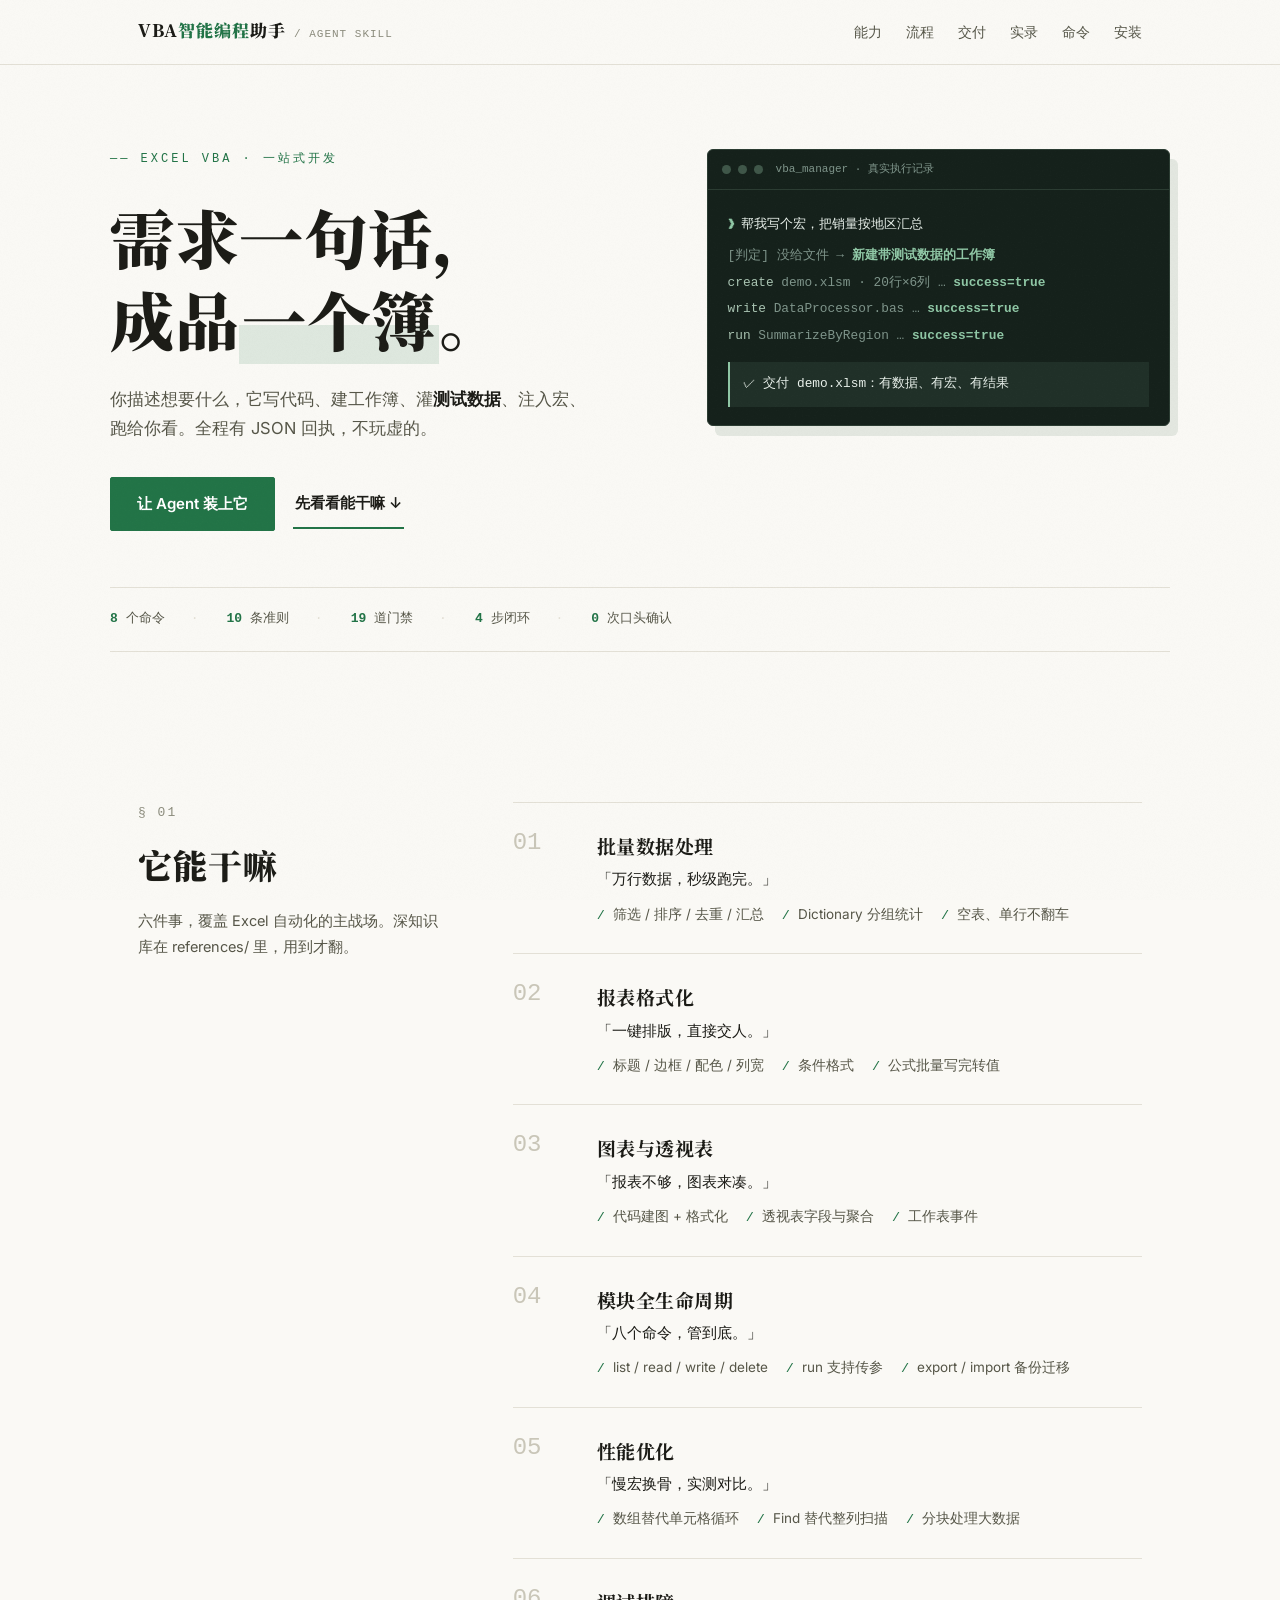
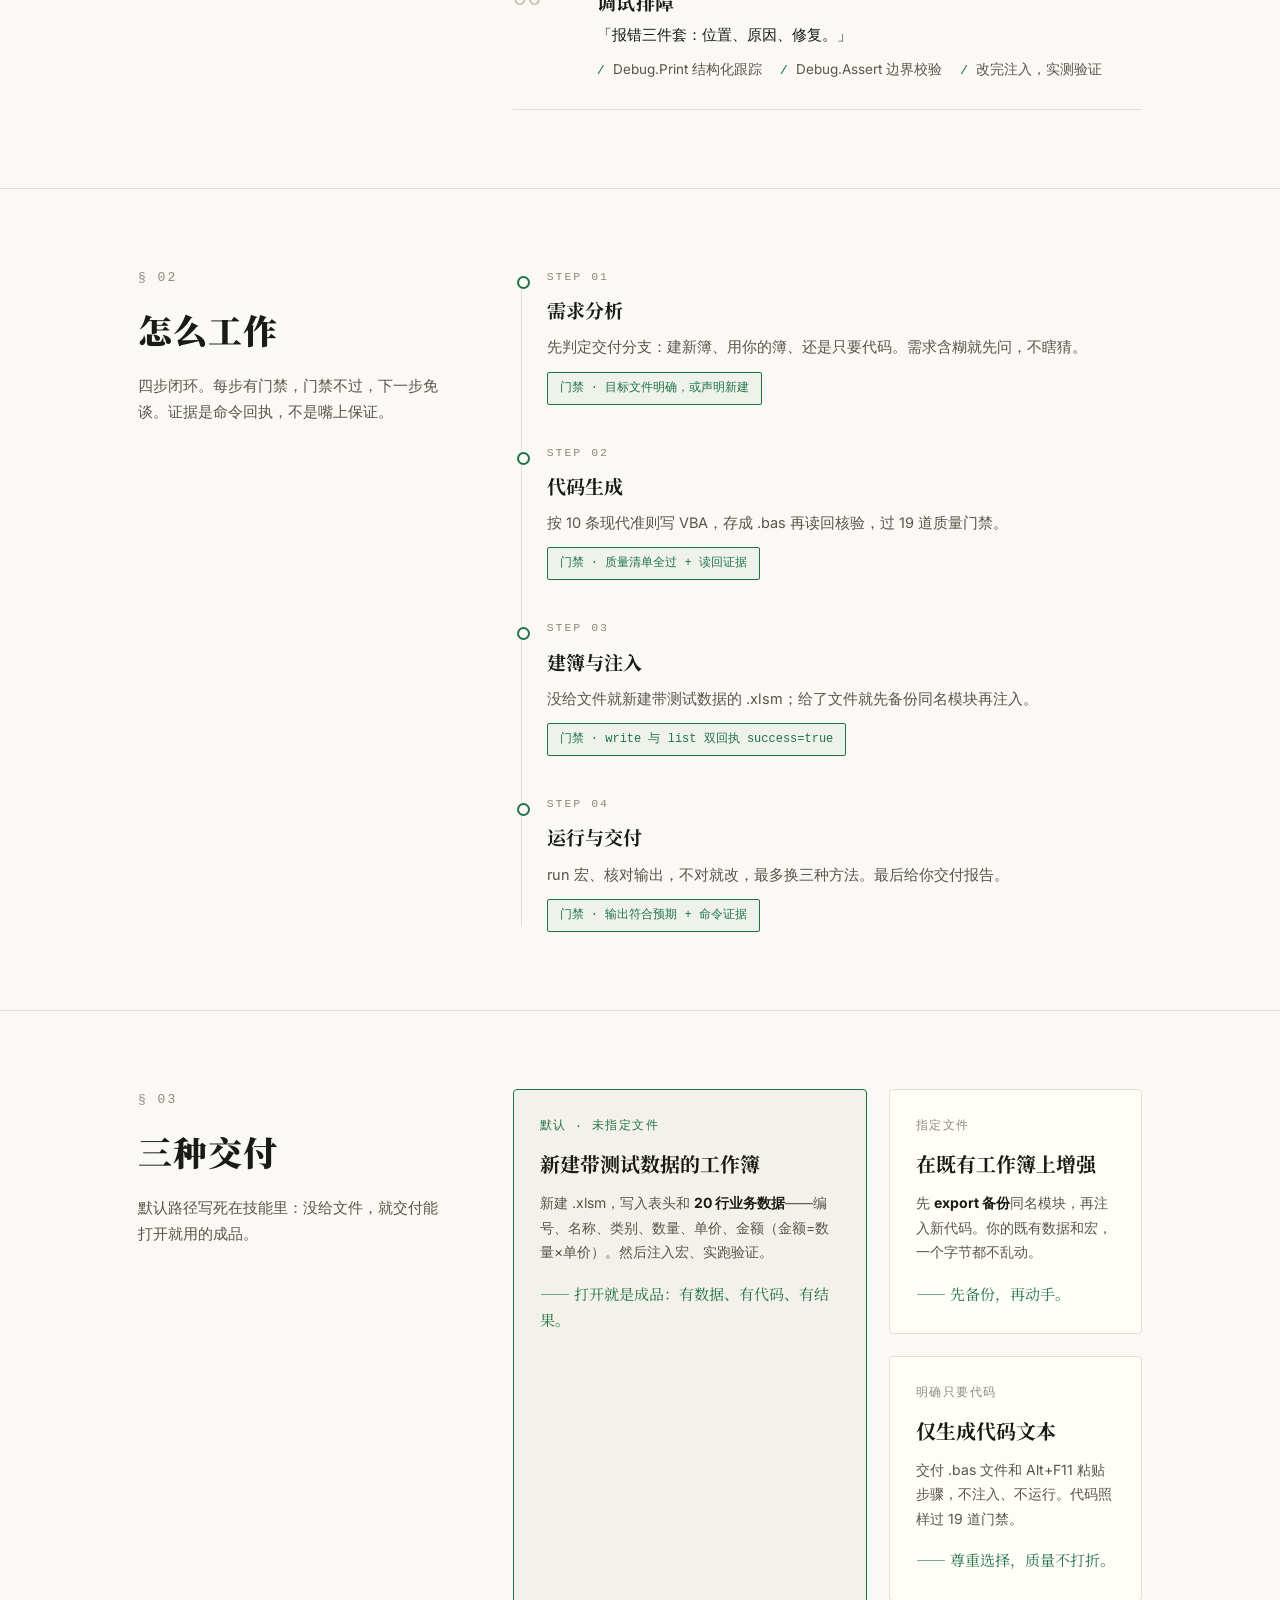
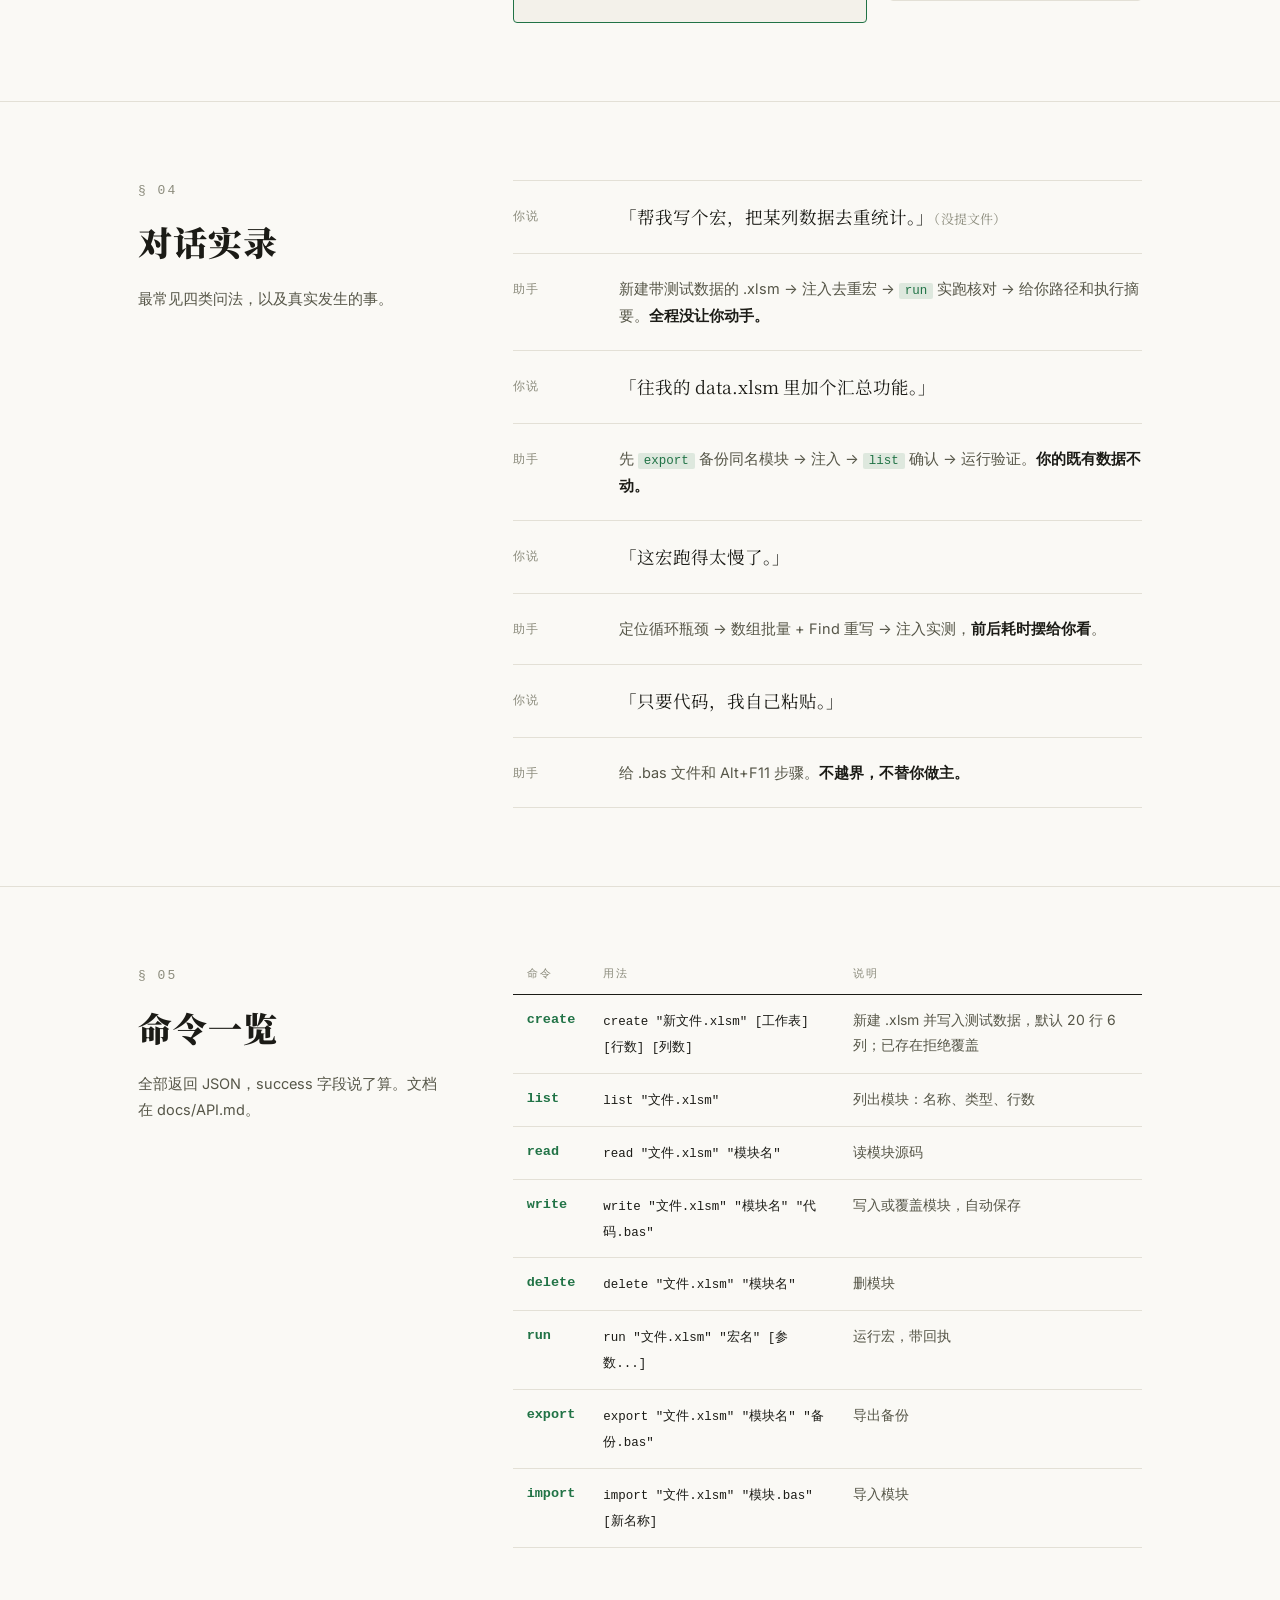
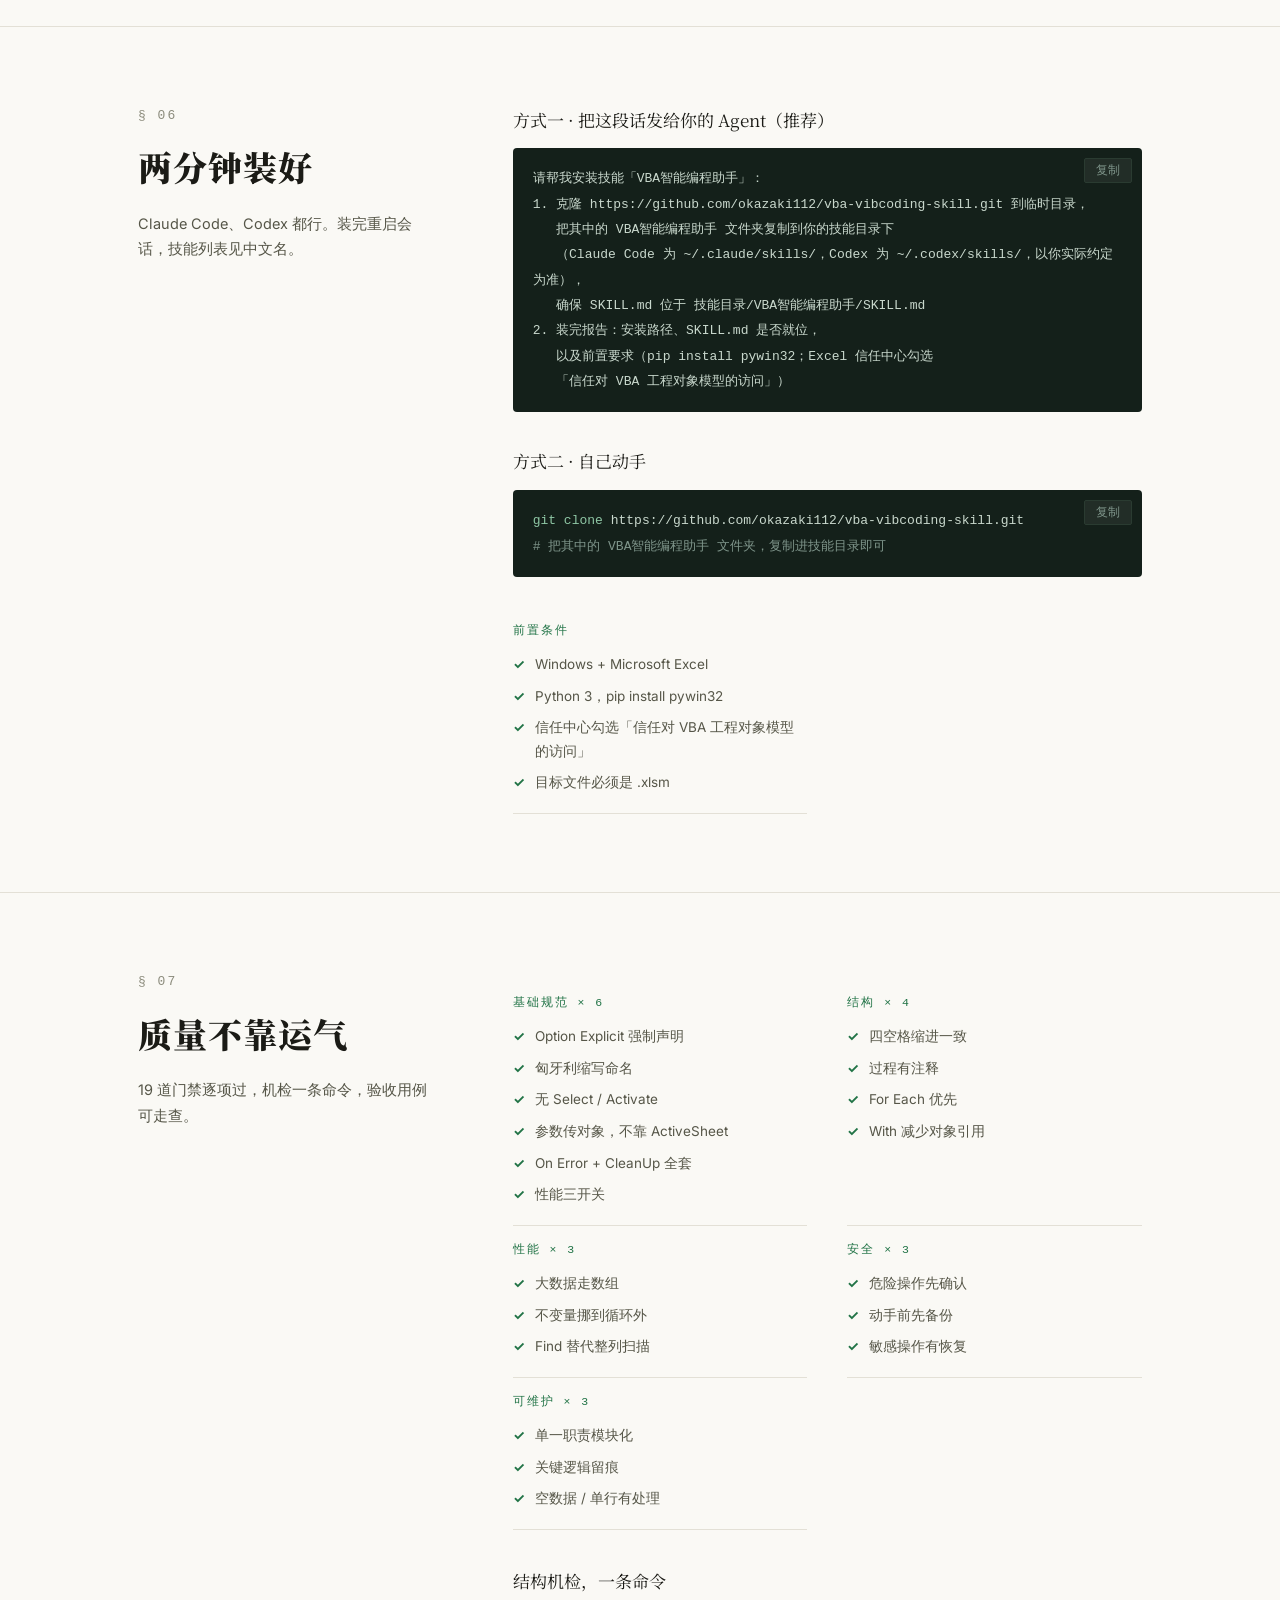
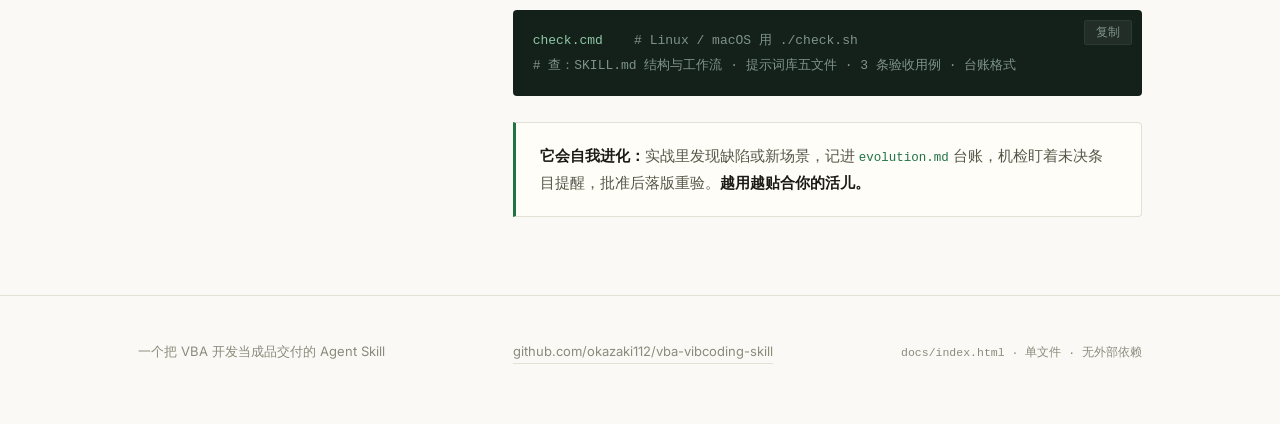
==== docs/index.html @ d7cfa61c "docs: [agent] 新增介绍页与仓库门面" ====
<!DOCTYPE html>
<html lang="zh-CN">
<head>
<meta charset="UTF-8">
<meta name="viewport" content="width=device-width, initial-scale=1.0">
<title>VBA智能编程助手 · 需求一句话，成品一个簿</title>
<meta name="description" content="一个 Agent Skill：你说需求，它生成 VBA、注入 Excel、跑给你看。默认交付带测试数据的 .xlsm 成品。">
<link rel="preconnect" href="https://fonts.googleapis.com">
<link rel="preconnect" href="https://fonts.gstatic.com" crossorigin>
<link href="https://fonts.googleapis.com/css2?family=Noto+Serif+SC:wght@600;700;900&family=Inter:wght@400;500;600&display=swap" rel="stylesheet">
<style>
  :root{
    --paper:#FAF9F5; --paper2:#F3F1EA; --ink:#1B1B16; --sub:#565648; --faint:#8B8B7C;
    --line:#E3E0D6; --green:#217346; --green-dk:#17452B; --mark:rgba(33,115,70,.13);
    --dark:#14201A; --darktx:#C9D8CD; --darksub:#7E948A;
    --serif:"Noto Serif SC","Source Han Serif SC","SimSun",Georgia,serif;
    --sans:Inter,"Segoe UI","Microsoft YaHei","PingFang SC",system-ui,sans-serif;
    --mono:"Cascadia Code",Consolas,"JetBrains Mono","Courier New",monospace;
  }
  *{margin:0;padding:0;box-sizing:border-box}
  html{scroll-behavior:smooth}
  body{background:var(--paper);color:var(--ink);font-family:var(--sans);font-size:16px;line-height:1.75;overflow-x:hidden}
  body::before{content:"";position:fixed;inset:0;pointer-events:none;z-index:999;opacity:.5;
    background-image:url("data:image/svg+xml;utf8,<svg xmlns='http://www.w3.org/2000/svg' width='140' height='140'><filter id='n'><feTurbulence type='fractalNoise' baseFrequency='0.85' numOctaves='2'/><feColorMatrix type='saturate' values='0'/></filter><rect width='100%25' height='100%25' filter='url(%23n)' opacity='0.045'/></svg>")}
  ::selection{background:var(--mark)}
  a{color:inherit;text-decoration:none}
  .wrap{max-width:1060px;margin:0 auto;padding:0 28px}
  .mono{font-family:var(--mono)}

  /* ── 顶栏 ─────────────────────────── */
  .top{border-bottom:1px solid var(--line);background:rgba(250,249,245,.9);backdrop-filter:blur(8px);
    position:sticky;top:0;z-index:50}
  .topin{max-width:1060px;margin:0 auto;padding:15px 28px;display:flex;align-items:baseline;gap:8px}
  .wordmark{font-family:var(--serif);font-weight:900;font-size:17px;letter-spacing:1px}
  .wordmark em{font-style:normal;color:var(--green)}
  .topin .tag{font-family:var(--mono);font-size:11px;color:var(--faint);letter-spacing:1px}
  .topin nav{margin-left:auto;display:flex;gap:24px;font-size:13.5px;color:var(--sub)}
  .topin nav a{padding:2px 0;border-bottom:2px solid transparent;transition:border-color .18s}
  .topin nav a:hover{color:var(--ink);border-bottom-color:var(--green)}
  @media(max-width:720px){.topin nav{display:none}}

  /* ── Hero：不对称，左文右证物 ─────── */
  .hero{padding:84px 0 72px}
  .hero .kicker{font-family:var(--mono);font-size:12px;letter-spacing:3px;color:var(--green);margin-bottom:26px}
  .hero .kicker::before{content:"—— "}
  h1{font-family:var(--serif);font-weight:900;font-size:clamp(38px,6.4vw,64px);line-height:1.28;letter-spacing:.5px;max-width:560px}
  h1 .mk{background:linear-gradient(transparent 58%,var(--mark) 58%);padding:0 3px}
  .hero .lead{margin-top:26px;max-width:480px;color:var(--sub);font-size:16.5px}
  .hero .lead b{color:var(--ink)}
  .cta{margin-top:34px;display:flex;gap:18px;align-items:center;flex-wrap:wrap}
  .btn{font-family:var(--sans);font-size:15px;font-weight:600;padding:13px 26px;border-radius:2px;cursor:pointer;
    transition:background .18s,color .18s,transform .18s cubic-bezier(.16,1,.3,1)}
  .btn.pri{background:var(--green);color:#fff;border:1px solid var(--green)}
  .btn.pri:hover{background:var(--green-dk);transform:translateY(-1px)}
  .btn.ghost{color:var(--ink);border-bottom:2px solid var(--green);padding:11px 2px;border-radius:0}
  .btn.ghost:hover{color:var(--green)}
  .hero .cols{display:grid;grid-template-columns:minmax(0,7fr) minmax(0,6fr);gap:56px;align-items:start}
  @media(max-width:900px){.hero .cols{grid-template-columns:1fr}.hero h1{max-width:none}}

  /* 终端证物卡 */
  .term{border:1px solid #2A3B31;border-radius:6px;background:var(--dark);overflow:hidden;
    box-shadow:8px 10px 0 rgba(23,69,43,.10)}
  .term .bar{display:flex;align-items:center;gap:7px;padding:10px 14px;border-bottom:1px solid #2A3B31}
  .term .bar i{width:9px;height:9px;border-radius:50%;background:#3E5648}
  .term .bar span{margin-left:6px;font-family:var(--mono);font-size:11px;color:var(--darksub)}
  .term .body{padding:18px 20px;font-family:var(--mono);font-size:12.8px;line-height:2.1;color:var(--darktx)}
  .term .u{color:#E9F1EB;margin:4px 0}.term .u::before{content:"❯ ";color:#8FC7A5;font-weight:700}
  .term .s{color:var(--darksub)}.term .s b{color:#8FC7A5;font-weight:600}
  .term .t{color:#A9C4B2}
  .term .fin{margin-top:12px;padding:9px 13px;border-left:2px solid #8FC7A5;background:rgba(143,199,165,.09);color:#E9F1EB}

  .figures{margin:56px 0 0;padding:20px 0;border-top:1px solid var(--line);border-bottom:1px solid var(--line);
    font-family:var(--mono);font-size:13px;color:var(--sub);display:flex;flex-wrap:wrap;gap:6px 28px}
  .figures b{color:var(--green);font-weight:600}
  .figures span::after{content:"·";margin-left:26px;color:var(--line)}
  .figures span:last-child::after{content:""}

  /* ── 章节骨架：左标签右内容，不对称 ── */
  section{padding:78px 0}
  section + section{border-top:1px solid var(--line)}
  .sec{display:grid;grid-template-columns:minmax(0,4fr) minmax(0,8fr);gap:60px;align-items:start}
  @media(max-width:880px){.sec{grid-template-columns:1fr;gap:28px}}
  .rail{position:sticky;top:84px}
  @media(max-width:880px){.rail{position:static}}
  .rail .no{font-family:var(--mono);font-size:13px;color:var(--faint);letter-spacing:2px}
  .rail h2{font-family:var(--serif);font-weight:900;font-size:clamp(26px,3.4vw,34px);margin-top:10px;letter-spacing:1px}
  .rail .desc{margin-top:14px;color:var(--sub);font-size:14.5px;max-width:300px}

  /* 能力行 */
  .rows{display:flex;flex-direction:column}
  .row{display:grid;grid-template-columns:64px minmax(0,1fr);gap:20px;padding:26px 0;border-top:1px solid var(--line)}
  .row:last-child{border-bottom:1px solid var(--line)}
  .row .idx{font-family:var(--mono);font-size:24px;color:#C9C6B8;font-weight:400;line-height:1.2}
  .row h3{font-family:var(--serif);font-size:19px;font-weight:700;letter-spacing:.5px}
  .row .one{margin-top:4px;font-size:15px;color:var(--ink)}
  .row .one::before{content:"「"}.row .one::after{content:"」"}
  .row ul{margin-top:10px;list-style:none;display:flex;flex-wrap:wrap;gap:6px 18px}
  .row li{font-size:13.5px;color:var(--sub)}
  .row li::before{content:"/ ";color:var(--green);font-family:var(--mono)}

  /* 时间线 */
  .tl{position:relative;padding-left:34px}
  .tl::before{content:"";position:absolute;left:8px;top:6px;bottom:6px;width:1px;background:var(--line)}
  .tstep{position:relative;padding:0 0 38px}
  .tstep:last-child{padding-bottom:0}
  .tstep::before{content:"";position:absolute;left:-30px;top:9px;width:9px;height:9px;border-radius:50%;
    background:var(--paper);border:2px solid var(--green)}
  .tstep .n{font-family:var(--mono);font-size:11.5px;letter-spacing:2px;color:var(--faint)}
  .tstep h4{font-family:var(--serif);font-size:19px;margin:6px 0 8px}
  .tstep p{font-size:14.5px;color:var(--sub);max-width:560px}
  .gate{display:inline-block;margin-top:12px;font-family:var(--mono);font-size:12px;color:var(--green);
    border:1px solid var(--green);padding:5px 12px;border-radius:2px;background:rgba(33,115,70,.05)}
  .gate::before{content:"门禁 · "}

  /* 交付分支：不对称 7/5 */
  .dlv{display:grid;grid-template-columns:minmax(0,7fr) minmax(0,5fr);gap:22px}
  @media(max-width:880px){.dlv{grid-template-columns:1fr}}
  .dcard{border:1px solid var(--line);border-radius:4px;padding:26px;background:#FFFDF8}
  .dcard.main{grid-row:span 2;background:var(--paper2);border-color:var(--green);position:relative}
  .dcard .lbl{font-family:var(--mono);font-size:11.5px;letter-spacing:1.5px;color:var(--faint)}
  .dcard.main .lbl{color:var(--green)}
  .dcard h3{font-family:var(--serif);font-size:20px;margin:10px 0 10px}
  .dcard p{font-size:14px;color:var(--sub)}
  .dcard p b{color:var(--ink)}
  .dcard .verdict{margin-top:16px;font-family:var(--serif);font-size:15px;color:var(--green)}
  .dcard .verdict::before{content:"—— "}
  .side{display:flex;flex-direction:column;gap:22px}
  .side .dcard{flex:1}

  /* 对话实录 */
  .dlg{display:flex;flex-direction:column}
  .dq{padding:22px 0;border-top:1px solid var(--line);display:grid;grid-template-columns:88px minmax(0,1fr);gap:18px}
  .dq:last-child{border-bottom:1px solid var(--line)}
  .dq .who{font-family:var(--mono);font-size:12px;letter-spacing:1px;color:var(--faint);padding-top:4px}
  .dq .q{font-family:var(--serif);font-size:17.5px;line-height:1.6}
  .dq .a{font-size:14.5px;color:var(--sub)}
  .dq .a b{color:var(--ink)}
  .dq .a code{font-family:var(--mono);font-size:12.5px;color:var(--green);background:var(--mark);padding:1px 6px;border-radius:2px}

  /* 表格 */
  .cmdtbl{width:100%;border-collapse:collapse;font-size:14px}
  .cmdtbl th{font-family:var(--mono);font-size:11px;letter-spacing:2px;color:var(--faint);text-align:left;
    padding:0 14px 10px;border-bottom:1px solid var(--ink);font-weight:400}
  .cmdtbl td{padding:13px 14px;border-bottom:1px solid var(--line);color:var(--sub);vertical-align:top}
  .cmdtbl tr:hover td{background:rgba(33,115,70,.04)}
  .cmdtbl td:first-child{font-family:var(--mono);color:var(--green);font-weight:600;font-size:13.5px}
  .cmdtbl code{font-family:var(--mono);font-size:12.5px;color:var(--ink)}

  /* 代码块 */
  .code{position:relative;margin-top:14px;background:var(--dark);border-radius:4px;overflow:hidden}
  .code pre{padding:18px 20px;font-family:var(--mono);font-size:13px;line-height:1.95;color:var(--darktx);white-space:pre-wrap;word-break:break-all}
  .code .cmt{color:var(--darksub)}.code .cmd{color:#8FC7A5}.code .str{color:#E0B97D}
  .cp{position:absolute;top:10px;right:10px;font-family:var(--mono);font-size:11.5px;color:var(--darksub);
    background:rgba(255,255,255,.06);border:1px solid #2A3B31;border-radius:2px;padding:4px 11px;cursor:pointer;transition:.18s}
  .cp:hover{color:#8FC7A5;border-color:#8FC7A5}

  /* 质量清单 */
  .qc{display:grid;grid-template-columns:repeat(auto-fill,minmax(230px,1fr));gap:0 40px;margin-top:8px}
  .qgroup{padding:14px 0;border-bottom:1px solid var(--line)}
  .qgroup h5{font-family:var(--mono);font-size:11.5px;letter-spacing:2px;color:var(--green);margin-bottom:8px;font-weight:500}
  .qgroup .it{display:flex;gap:10px;font-size:13.5px;color:var(--sub);padding:4px 0}
  .qgroup .it::before{content:"✓";color:var(--green);font-weight:700;flex:0 0 auto}

  /* 进化 */
  .evolution{margin-top:26px;border:1px solid var(--line);border-left:3px solid var(--green);background:#FFFDF8;
    padding:20px 24px;font-size:14.5px;color:var(--sub);border-radius:0 4px 4px 0}
  .evolution b{color:var(--ink)}
  .evolution code{font-family:var(--mono);font-size:12.5px;color:var(--green)}

  footer{border-top:1px solid var(--line);padding:44px 0 60px;color:var(--faint);font-size:13px}
  footer .in{display:flex;flex-wrap:wrap;gap:14px 32px;align-items:baseline;justify-content:space-between}
  footer a{border-bottom:1px solid var(--line);padding-bottom:1px;transition:.18s}
  footer a:hover{color:var(--green);border-color:var(--green)}
  footer .note{font-family:var(--mono);font-size:11.5px}

  .rv{opacity:0;transform:translateY(22px);transition:opacity .65s cubic-bezier(.16,1,.3,1),transform .65s cubic-bezier(.16,1,.3,1)}
  .rv.in{opacity:1;transform:none}
  @media(prefers-reduced-motion:reduce){.rv{opacity:1;transform:none;transition:none}
    html{scroll-behavior:auto}}
</style>
</head>
<body>

<div class="top"><div class="topin">
  <span class="wordmark">VBA<em>智能编程</em>助手</span>
  <span class="tag">/ AGENT SKILL</span>
  <nav>
    <a href="#feat">能力</a><a href="#work">流程</a><a href="#dlv">交付</a>
    <a href="#dlg">实录</a><a href="#cmd">命令</a><a href="#ins">安装</a>
  </nav>
</div></div>

<!-- ══ Hero ══ -->
<div class="hero wrap">
  <div class="cols">
    <div>
      <div class="kicker">EXCEL VBA · 一站式开发</div>
      <h1>需求一句话，<br>成品<span class="mk">一个簿</span>。</h1>
      <p class="lead">你描述想要什么，它写代码、建工作簿、灌<b>测试数据</b>、注入宏、跑给你看。全程有 JSON 回执，不玩虚的。</p>
      <div class="cta">
        <a class="btn pri" href="#ins">让 Agent 装上它</a>
        <a class="btn ghost" href="#feat">先看看能干嘛 ↓</a>
      </div>
    </div>
    <div class="term rv">
      <div class="bar"><i></i><i></i><i></i><span>vba_manager · 真实执行记录</span></div>
      <div class="body">
        <div class="u">帮我写个宏，把销量按地区汇总</div>
        <div class="s">[判定] 没给文件 → <b>新建带测试数据的工作簿</b></div>
        <div class="s"><span class="t">create</span>  demo.xlsm · 20行×6列 … <b>success=true</b></div>
        <div class="s"><span class="t">write</span>   DataProcessor.bas … <b>success=true</b></div>
        <div class="s"><span class="t">run</span>     SummarizeByRegion … <b>success=true</b></div>
        <div class="fin">✓ 交付 demo.xlsm：有数据、有宏、有结果</div>
      </div>
    </div>
  </div>
  <div class="figures rv">
    <span><b>8</b> 个命令</span><span><b>10</b> 条准则</span>
    <span><b>19</b> 道门禁</span><span><b>4</b> 步闭环</span>
    <span><b>0</b> 次口头确认</span>
  </div>
</div>

<!-- ══ §01 能力 ══ -->
<section id="feat"><div class="wrap sec">
  <div class="rail rv">
    <div class="no">§ 01</div>
    <h2>它能干嘛</h2>
    <p class="desc">六件事，覆盖 Excel 自动化的主战场。深知识库在 references/ 里，用到才翻。</p>
  </div>
  <div class="rows">
    <div class="row rv"><div class="idx">01</div><div>
      <h3>批量数据处理</h3><div class="one">万行数据，秒级跑完。</div>
      <ul><li>筛选 / 排序 / 去重 / 汇总</li><li>Dictionary 分组统计</li><li>空表、单行不翻车</li></ul>
    </div></div>
    <div class="row rv"><div class="idx">02</div><div>
      <h3>报表格式化</h3><div class="one">一键排版，直接交人。</div>
      <ul><li>标题 / 边框 / 配色 / 列宽</li><li>条件格式</li><li>公式批量写完转值</li></ul>
    </div></div>
    <div class="row rv"><div class="idx">03</div><div>
      <h3>图表与透视表</h3><div class="one">报表不够，图表来凑。</div>
      <ul><li>代码建图 + 格式化</li><li>透视表字段与聚合</li><li>工作表事件</li></ul>
    </div></div>
    <div class="row rv"><div class="idx">04</div><div>
      <h3>模块全生命周期</h3><div class="one">八个命令，管到底。</div>
      <ul><li>list / read / write / delete</li><li>run 支持传参</li><li>export / import 备份迁移</li></ul>
    </div></div>
    <div class="row rv"><div class="idx">05</div><div>
      <h3>性能优化</h3><div class="one">慢宏换骨，实测对比。</div>
      <ul><li>数组替代单元格循环</li><li>Find 替代整列扫描</li><li>分块处理大数据</li></ul>
    </div></div>
    <div class="row rv"><div class="idx">06</div><div>
      <h3>调试排障</h3><div class="one">报错三件套：位置、原因、修复。</div>
      <ul><li>Debug.Print 结构化跟踪</li><li>Debug.Assert 边界校验</li><li>改完注入，实测验证</li></ul>
    </div></div>
  </div>
</div></section>

<!-- ══ §02 流程 ══ -->
<section id="work"><div class="wrap sec">
  <div class="rail rv">
    <div class="no">§ 02</div>
    <h2>怎么工作</h2>
    <p class="desc">四步闭环。每步有门禁，门禁不过，下一步免谈。证据是命令回执，不是嘴上保证。</p>
  </div>
  <div class="tl">
    <div class="tstep rv"><div class="n">STEP 01</div><h4>需求分析</h4>
      <p>先判定交付分支：建新簿、用你的簿、还是只要代码。需求含糊就先问，不瞎猜。</p>
      <span class="gate">目标文件明确，或声明新建</span></div>
    <div class="tstep rv"><div class="n">STEP 02</div><h4>代码生成</h4>
      <p>按 10 条现代准则写 VBA，存成 .bas 再读回核验，过 19 道质量门禁。</p>
      <span class="gate">质量清单全过 + 读回证据</span></div>
    <div class="tstep rv"><div class="n">STEP 03</div><h4>建簿与注入</h4>
      <p>没给文件就新建带测试数据的 .xlsm；给了文件就先备份同名模块再注入。</p>
      <span class="gate">write 与 list 双回执 success=true</span></div>
    <div class="tstep rv"><div class="n">STEP 04</div><h4>运行与交付</h4>
      <p>run 宏、核对输出，不对就改，最多换三种方法。最后给你交付报告。</p>
      <span class="gate">输出符合预期 + 命令证据</span></div>
  </div>
</div></section>

<!-- ══ §03 交付 ══ -->
<section id="dlv"><div class="wrap sec">
  <div class="rail rv">
    <div class="no">§ 03</div>
    <h2>三种交付</h2>
    <p class="desc">默认路径写死在技能里：没给文件，就交付能打开就用的成品。</p>
  </div>
  <div class="dlv">
    <div class="dcard main rv">
      <div class="lbl">默认 · 未指定文件</div>
      <h3>新建带测试数据的工作簿</h3>
      <p>新建 .xlsm，写入表头和 <b>20 行业务数据</b>——编号、名称、类别、数量、单价、金额（金额=数量×单价）。然后注入宏、实跑验证。</p>
      <div class="verdict">打开就是成品：有数据、有代码、有结果。</div>
    </div>
    <div class="side">
      <div class="dcard rv">
        <div class="lbl">指定文件</div>
        <h3>在既有工作簿上增强</h3>
        <p>先 <b>export 备份</b>同名模块，再注入新代码。你的既有数据和宏，一个字节都不乱动。</p>
        <div class="verdict">先备份，再动手。</div>
      </div>
      <div class="dcard rv">
        <div class="lbl">明确只要代码</div>
        <h3>仅生成代码文本</h3>
        <p>交付 .bas 文件和 Alt+F11 粘贴步骤，不注入、不运行。代码照样过 19 道门禁。</p>
        <div class="verdict">尊重选择，质量不打折。</div>
      </div>
    </div>
  </div>
</div></section>

<!-- ══ §04 实录 ══ -->
<section id="dlg"><div class="wrap sec">
  <div class="rail rv">
    <div class="no">§ 04</div>
    <h2>对话实录</h2>
    <p class="desc">最常见四类问法，以及真实发生的事。</p>
  </div>
  <div class="dlg">
    <div class="dq rv"><div class="who">你说</div><div class="q">「帮我写个宏，把某列数据去重统计。」<span style="color:var(--faint);font-size:13px">（没提文件）</span></div></div>
    <div class="dq rv"><div class="who">助手</div><div class="a">新建带测试数据的 .xlsm → 注入去重宏 → <code>run</code> 实跑核对 → 给你路径和执行摘要。<b>全程没让你动手。</b></div></div>
    <div class="dq rv"><div class="who">你说</div><div class="q">「往我的 data.xlsm 里加个汇总功能。」</div></div>
    <div class="dq rv"><div class="who">助手</div><div class="a">先 <code>export</code> 备份同名模块 → 注入 → <code>list</code> 确认 → 运行验证。<b>你的既有数据不动。</b></div></div>
    <div class="dq rv"><div class="who">你说</div><div class="q">「这宏跑得太慢了。」</div></div>
    <div class="dq rv"><div class="who">助手</div><div class="a">定位循环瓶颈 → 数组批量 + Find 重写 → 注入实测，<b>前后耗时摆给你看</b>。</div></div>
    <div class="dq rv"><div class="who">你说</div><div class="q">「只要代码，我自己粘贴。」</div></div>
    <div class="dq rv"><div class="who">助手</div><div class="a">给 .bas 文件和 Alt+F11 步骤。<b>不越界，不替你做主。</b></div></div>
  </div>
</div></section>

<!-- ══ §05 命令 ══ -->
<section id="cmd"><div class="wrap sec">
  <div class="rail rv">
    <div class="no">§ 05</div>
    <h2>命令一览</h2>
    <p class="desc">全部返回 JSON，success 字段说了算。文档在 docs/API.md。</p>
  </div>
  <table class="cmdtbl rv">
    <tr><th>命令</th><th>用法</th><th>说明</th></tr>
    <tr><td>create</td><td><code>create "新文件.xlsm" [工作表] [行数] [列数]</code></td><td>新建 .xlsm 并写入测试数据，默认 20 行 6 列；已存在拒绝覆盖</td></tr>
    <tr><td>list</td><td><code>list "文件.xlsm"</code></td><td>列出模块：名称、类型、行数</td></tr>
    <tr><td>read</td><td><code>read "文件.xlsm" "模块名"</code></td><td>读模块源码</td></tr>
    <tr><td>write</td><td><code>write "文件.xlsm" "模块名" "代码.bas"</code></td><td>写入或覆盖模块，自动保存</td></tr>
    <tr><td>delete</td><td><code>delete "文件.xlsm" "模块名"</code></td><td>删模块</td></tr>
    <tr><td>run</td><td><code>run "文件.xlsm" "宏名" [参数...]</code></td><td>运行宏，带回执</td></tr>
    <tr><td>export</td><td><code>export "文件.xlsm" "模块名" "备份.bas"</code></td><td>导出备份</td></tr>
    <tr><td>import</td><td><code>import "文件.xlsm" "模块.bas" [新名称]</code></td><td>导入模块</td></tr>
  </table>
</div></section>

<!-- ══ §06 安装 ══ -->
<section id="ins"><div class="wrap sec">
  <div class="rail rv">
    <div class="no">§ 06</div>
    <h2>两分钟装好</h2>
    <p class="desc">Claude Code、Codex 都行。装完重启会话，技能列表见中文名。</p>
  </div>
  <div>
    <p style="font-family:var(--serif);font-size:17px">方式一 · 把这段话发给你的 Agent（推荐）</p>
    <div class="code">
      <button class="cp" data-copy="请帮我安装技能「VBA智能编程助手」：
1. 克隆 https://github.com/okazaki112/vba-vibcoding-skill.git 到临时目录，把其中的 VBA智能编程助手 文件夹复制到你的技能目录下（Claude Code 为 ~/.claude/skills/，Codex 为 ~/.codex/skills/，以你实际约定为准），确保 SKILL.md 位于 技能目录/VBA智能编程助手/SKILL.md
2. 安装完成后报告：安装路径、SKILL.md 是否就位，以及前置要求（pip install pywin32；Excel 信任中心勾选「信任对 VBA 工程对象模型的访问」）">复制</button>
<pre>请帮我安装技能「VBA智能编程助手」：
1. 克隆 https://github.com/okazaki112/vba-vibcoding-skill.git 到临时目录，
   把其中的 VBA智能编程助手 文件夹复制到你的技能目录下
   （Claude Code 为 ~/.claude/skills/，Codex 为 ~/.codex/skills/，以你实际约定为准），
   确保 SKILL.md 位于 技能目录/VBA智能编程助手/SKILL.md
2. 装完报告：安装路径、SKILL.md 是否就位，
   以及前置要求（pip install pywin32；Excel 信任中心勾选
   「信任对 VBA 工程对象模型的访问」）</pre>
    </div>
    <p style="font-family:var(--serif);font-size:17px;margin-top:34px">方式二 · 自己动手</p>
    <div class="code">
      <button class="cp" data-copy="git clone https://github.com/okazaki112/vba-vibcoding-skill.git">复制</button>
<pre><span class="cmd">git clone</span> https://github.com/okazaki112/vba-vibcoding-skill.git
<span class="cmt"># 把其中的 VBA智能编程助手 文件夹，复制进技能目录即可</span></pre>
    </div>
    <div class="qc" style="margin-top:30px">
      <div class="qgroup"><h5>前置条件</h5>
        <div class="it">Windows + Microsoft Excel</div>
        <div class="it">Python 3，pip install pywin32</div>
        <div class="it">信任中心勾选「信任对 VBA 工程对象模型的访问」</div>
        <div class="it">目标文件必须是 .xlsm</div>
      </div>
    </div>
  </div>
</div></section>

<!-- ══ §07 质量 ══ -->
<section id="quality"><div class="wrap sec">
  <div class="rail rv">
    <div class="no">§ 07</div>
    <h2>质量不靠运气</h2>
    <p class="desc">19 道门禁逐项过，机检一条命令，验收用例可走查。</p>
  </div>
  <div>
    <div class="qc rv">
      <div class="qgroup"><h5>基础规范 × 6</h5>
        <div class="it">Option Explicit 强制声明</div>
        <div class="it">匈牙利缩写命名</div>
        <div class="it">无 Select / Activate</div>
        <div class="it">参数传对象，不靠 ActiveSheet</div>
        <div class="it">On Error + CleanUp 全套</div>
        <div class="it">性能三开关</div>
      </div>
      <div class="qgroup"><h5>结构 × 4</h5>
        <div class="it">四空格缩进一致</div>
        <div class="it">过程有注释</div>
        <div class="it">For Each 优先</div>
        <div class="it">With 减少对象引用</div>
      </div>
      <div class="qgroup"><h5>性能 × 3</h5>
        <div class="it">大数据走数组</div>
        <div class="it">不变量挪到循环外</div>
        <div class="it">Find 替代整列扫描</div>
      </div>
      <div class="qgroup"><h5>安全 × 3</h5>
        <div class="it">危险操作先确认</div>
        <div class="it">动手前先备份</div>
        <div class="it">敏感操作有恢复</div>
      </div>
      <div class="qgroup"><h5>可维护 × 3</h5>
        <div class="it">单一职责模块化</div>
        <div class="it">关键逻辑留痕</div>
        <div class="it">空数据 / 单行有处理</div>
      </div>
    </div>
    <p style="font-family:var(--serif);font-size:17px;margin-top:36px">结构机检，一条命令</p>
    <div class="code">
      <button class="cp" data-copy="check.cmd">复制</button>
<pre><span class="cmd">check.cmd</span>    <span class="cmt"># Linux / macOS 用 ./check.sh</span>
<span class="cmt"># 查：SKILL.md 结构与工作流 · 提示词库五文件 · 3 条验收用例 · 台账格式</span></pre>
    </div>
    <div class="evolution rv"><b>它会自我进化：</b>实战里发现缺陷或新场景，记进 <code>evolution.md</code> 台账，机检盯着未决条目提醒，批准后落版重验。<b>越用越贴合你的活儿。</b></div>
  </div>
</div></section>

<footer><div class="wrap in">
  <span>一个把 VBA 开发当成品交付的 Agent Skill</span>
  <a href="https://github.com/okazaki112/vba-vibcoding-skill" target="_blank" rel="noopener">github.com/okazaki112/vba-vibcoding-skill</a>
  <span class="note">docs/index.html · 单文件 · 无外部依赖</span>
</div></footer>

<script>
  const io = new IntersectionObserver(es => {
    es.forEach(e => { if (e.isIntersecting) { e.target.classList.add('in'); io.unobserve(e.target); } });
  }, { threshold: 0, rootMargin: '0px 0px 220px 0px' });
  document.querySelectorAll('.rv').forEach(el => io.observe(el));
  // 兜底：3 秒后全部显现，内容可见性优先于入场动画
  setTimeout(() => document.querySelectorAll('.rv:not(.in)').forEach(el => el.classList.add('in')), 3000);

  document.querySelectorAll('.cp').forEach(btn => {
    btn.addEventListener('click', async () => {
      try { await navigator.clipboard.writeText(btn.dataset.copy); }
      catch { const t = document.createElement('textarea'); t.value = btn.dataset.copy;
              document.body.appendChild(t); t.select(); document.execCommand('copy'); t.remove(); }
      const o = btn.textContent; btn.textContent = '已复制';
      setTimeout(() => btn.textContent = o, 1500);
    });
  });
</script>
</body>
</html>
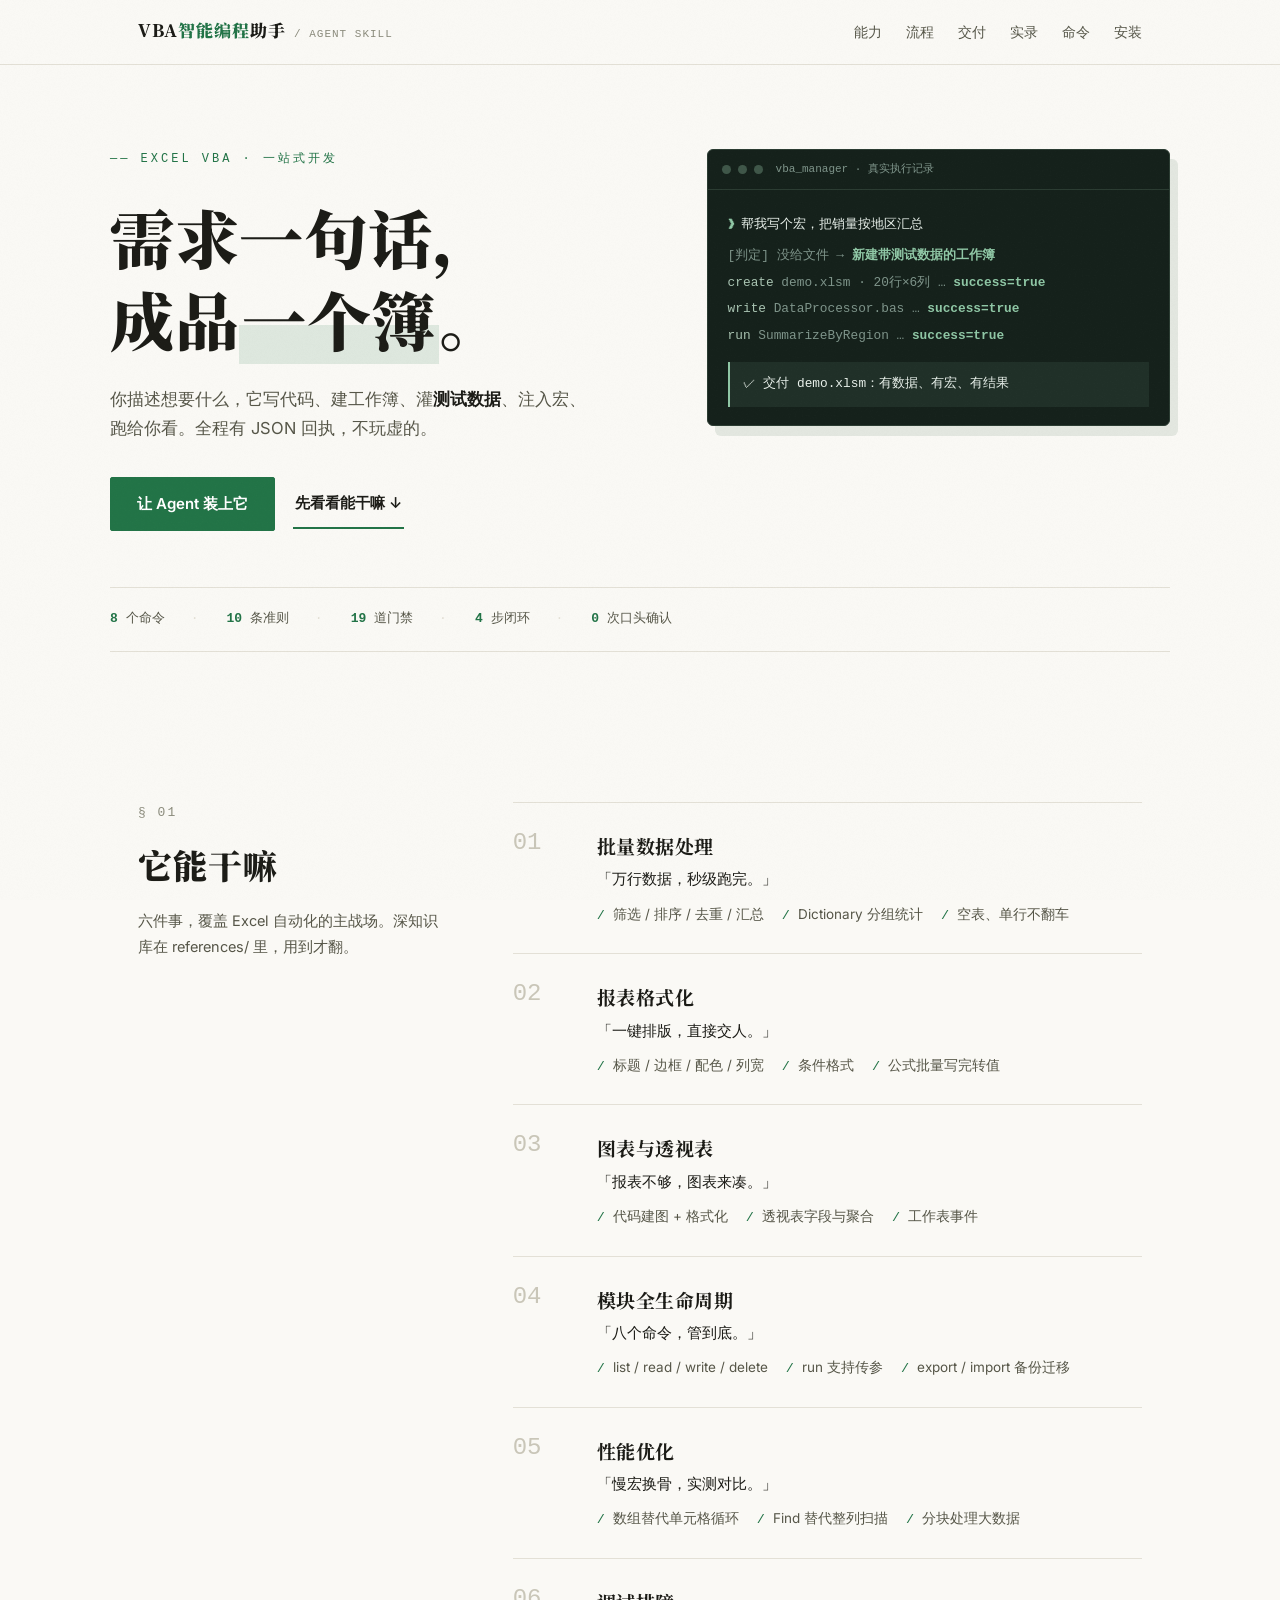
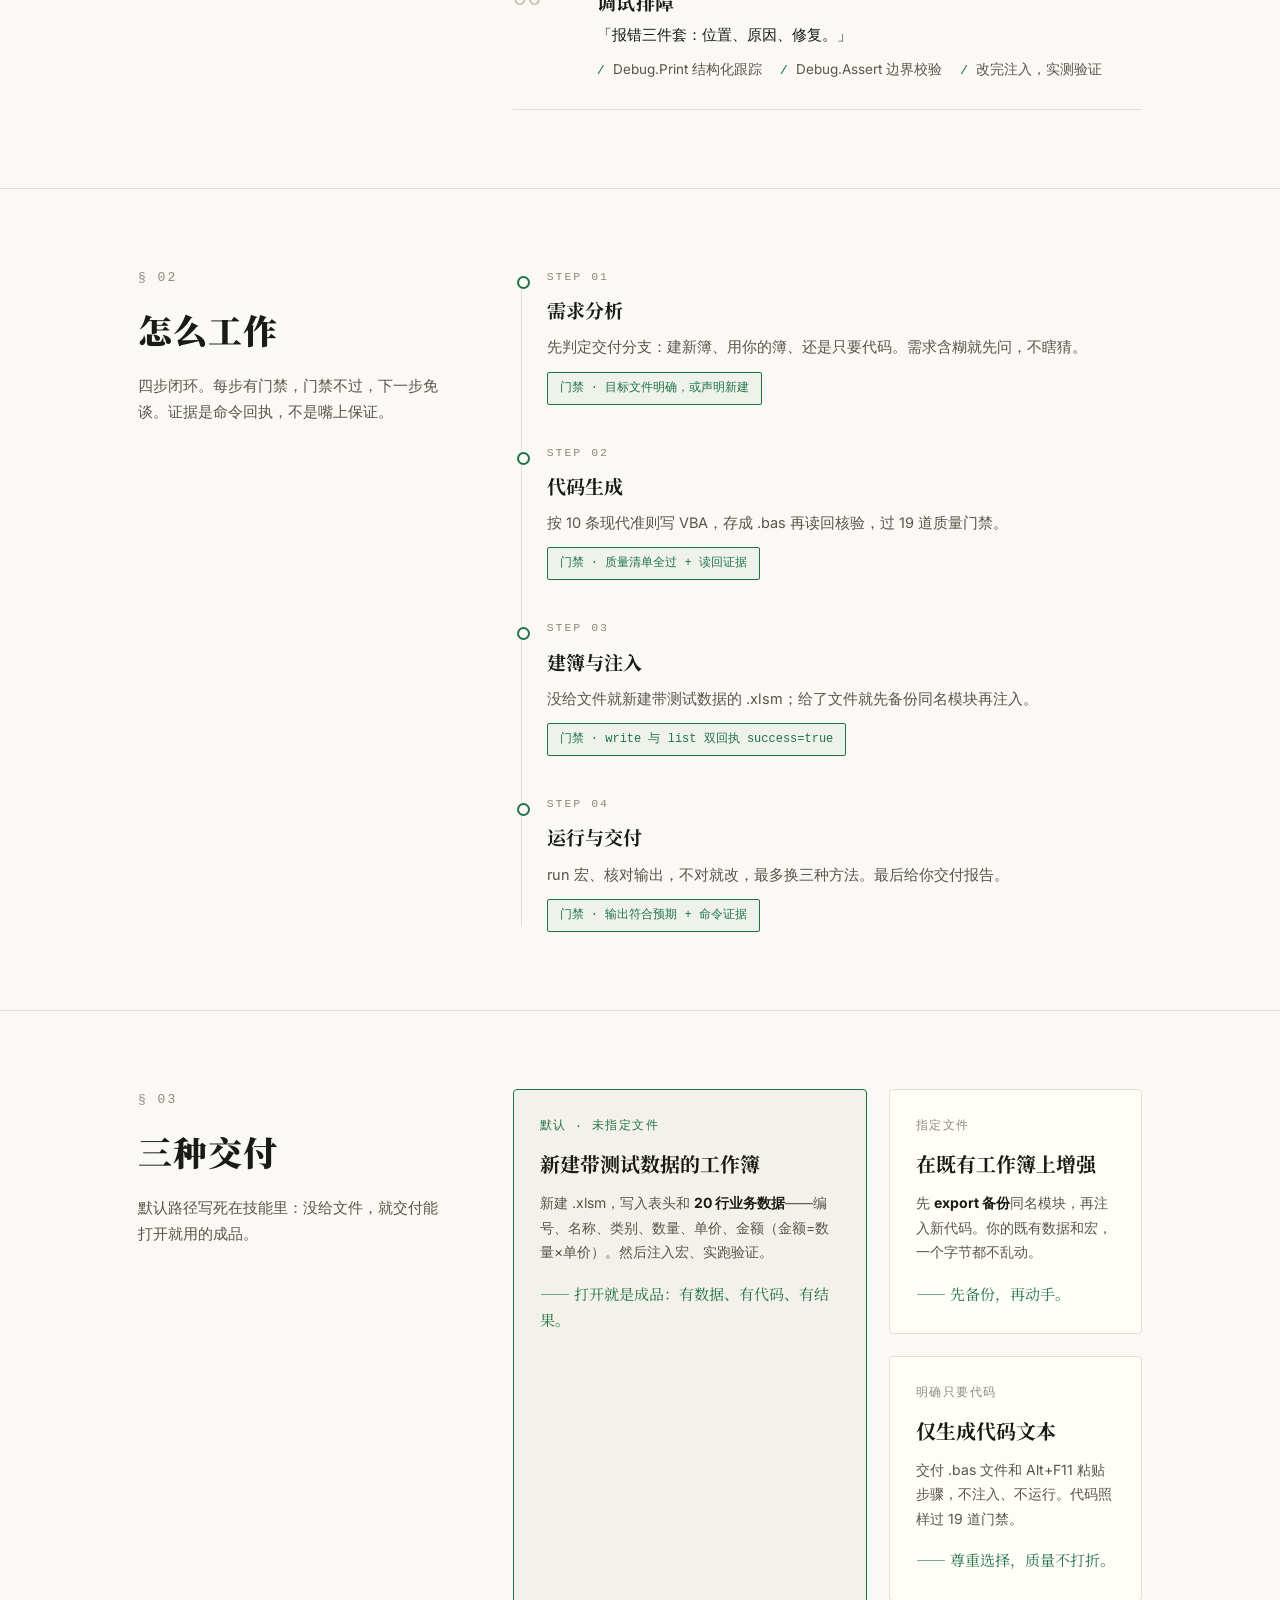
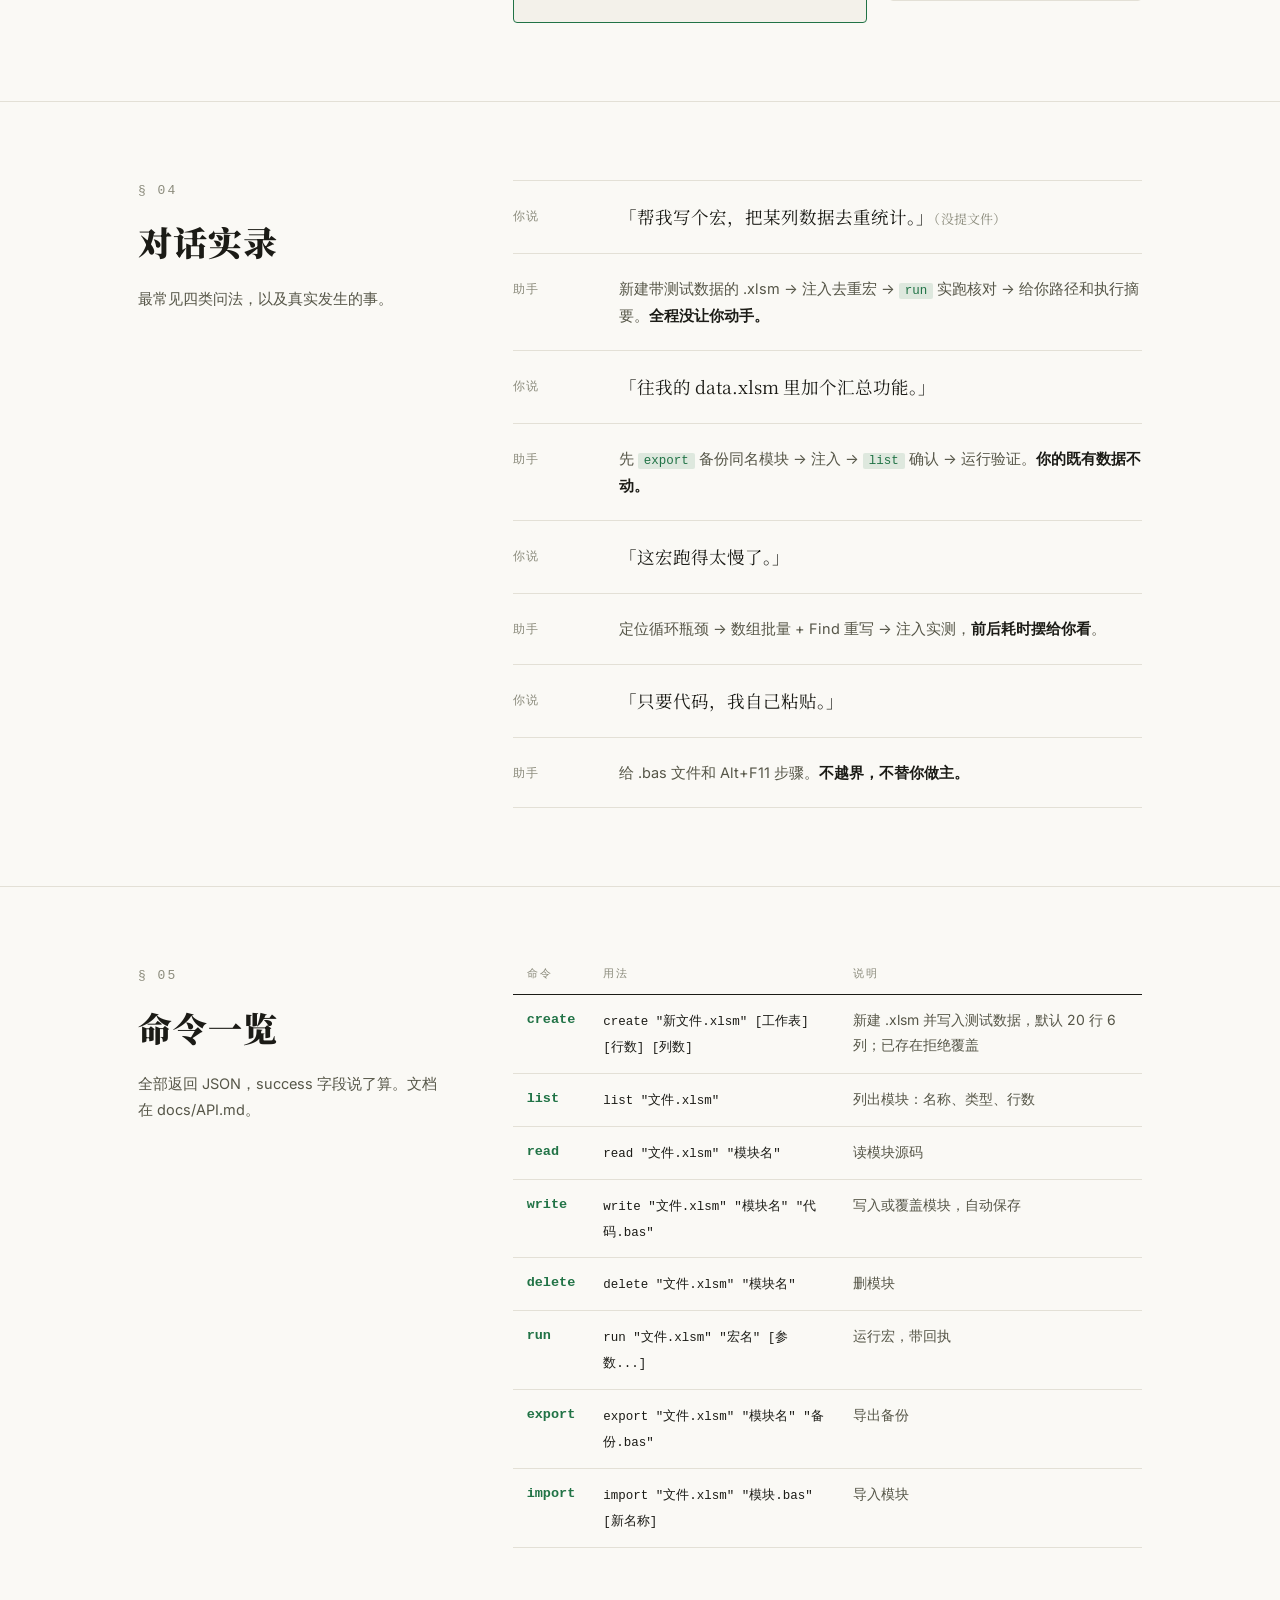
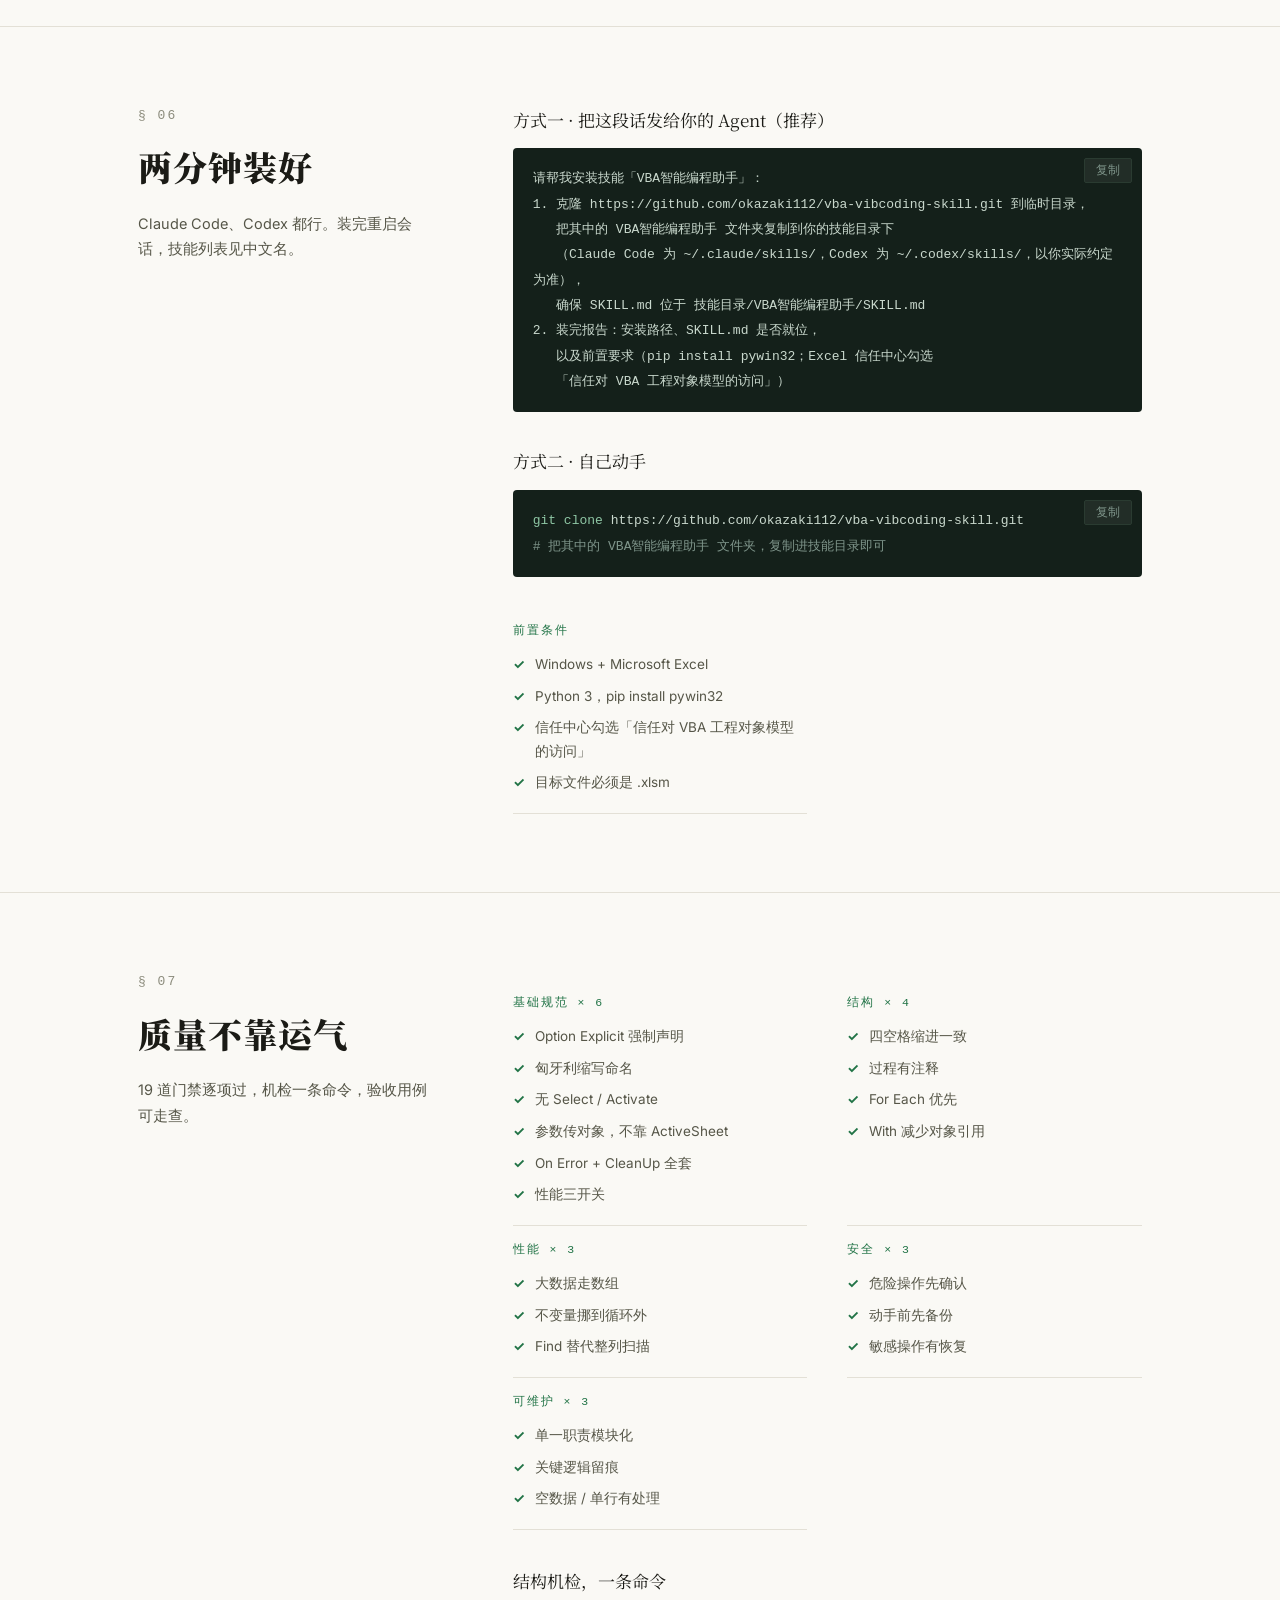
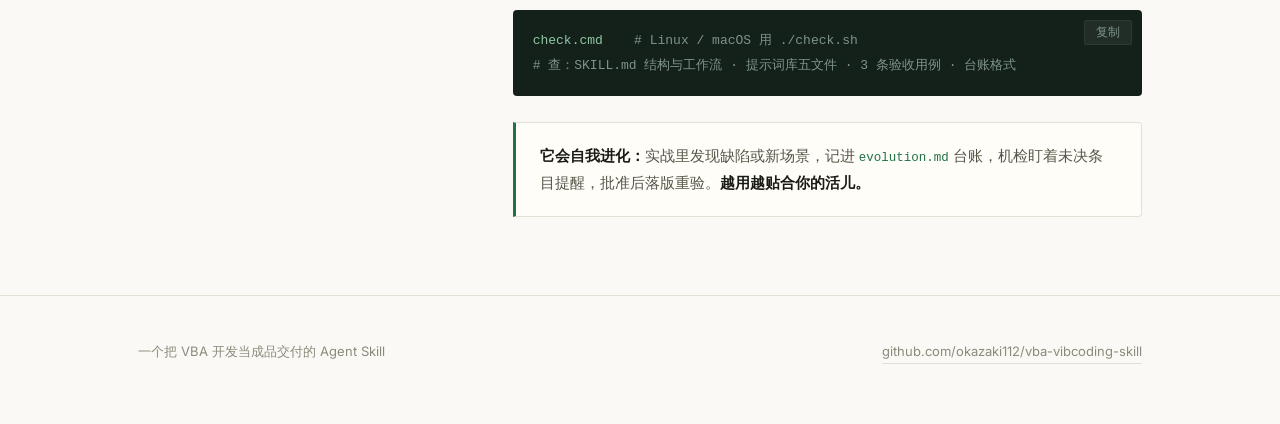
==== commit 5b3e3b9e: "Update footer content in index.html Removed note about file dependencies in footer." ====
--- a/docs/index.html
+++ b/docs/index.html
@@ -440,7 +440,7 @@
 <footer><div class="wrap in">
   <span>一个把 VBA 开发当成品交付的 Agent Skill</span>
   <a href="https://github.com/okazaki112/vba-vibcoding-skill" target="_blank" rel="noopener">github.com/okazaki112/vba-vibcoding-skill</a>
-  <span class="note">docs/index.html · 单文件 · 无外部依赖</span>
+
 </div></footer>
 
 <script>
